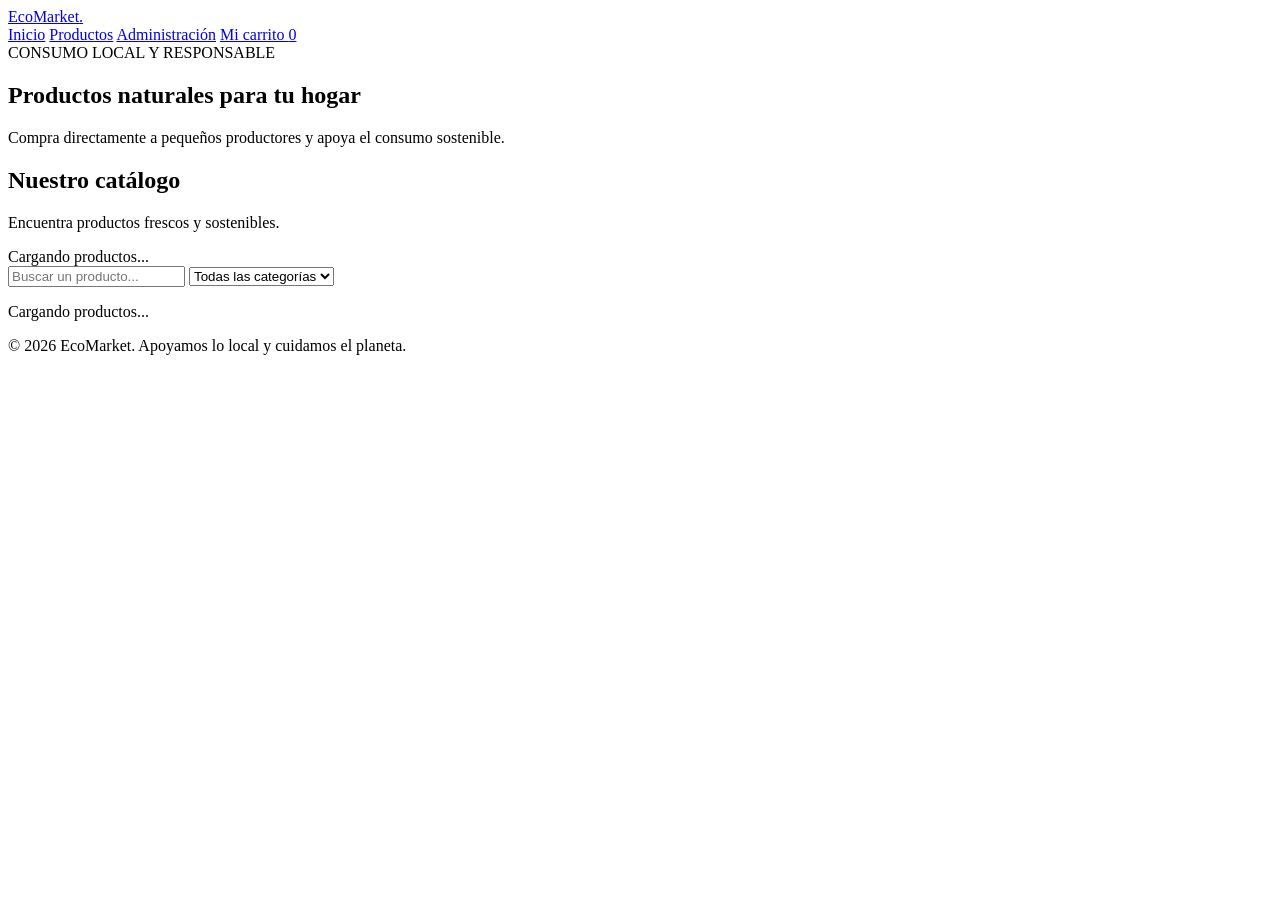
==== catalogo.html @ 43f745b5 "tienda: crear catalogo de productos" ====
<!DOCTYPE html>
<html lang="es">
<head>
    <meta charset="UTF-8">
    <meta name="viewport" content="width=device-width, initial-scale=1.0">
    <meta name="description" content="Compra productos locales, orgánicos y sostenibles en EcoMarket.">
    <title>Catálogo | EcoMarket</title>
    <link rel="stylesheet" href="tienda.css">
    <script src="tienda.js" defer></script>
</head>
<body data-page="catalogo">

    <header class="tienda-header">
        <a href="index.html" class="tienda-logo">EcoMarket<span>.</span></a>

        <nav>
            <a href="index.html">Inicio</a>
            <a href="catalogo.html" class="activo">Productos</a>
            <a href="dashboard.html">Administración</a>
            <a href="carrito.html" class="enlace-carrito">
                Mi carrito <span id="contador-carrito">0</span>
            </a>
        </nav>
    </header>

    <main class="contenedor-tienda">
        <section class="catalogo-portada">
            <span class="etiqueta-tienda">CONSUMO LOCAL Y RESPONSABLE</span>
            <h1>Productos naturales para tu hogar</h1>
            <p>Compra directamente a pequeños productores y apoya el consumo sostenible.</p>
        </section>

        <section class="catalogo-seccion">
            <div class="catalogo-titulo">
                <div>
                    <h2>Nuestro catálogo</h2>
                    <p>Encuentra productos frescos y sostenibles.</p>
                </div>
                <span id="cantidad-productos">Cargando productos...</span>
            </div>

            <div class="filtros-tienda">
                <input
                    type="search"
                    id="buscar-tienda"
                    placeholder="Buscar un producto..."
                    aria-label="Buscar productos"
                >

                <select id="categoria-tienda" aria-label="Filtrar por categoría">
                    <option value="">Todas las categorías</option>
                    <option value="Frutas y verduras">Frutas y verduras</option>
                    <option value="Despensa">Despensa</option>
                    <option value="Cuidado personal">Cuidado personal</option>
                    <option value="Hogar sostenible">Hogar sostenible</option>
                </select>
            </div>

            <div id="catalogo-productos" class="catalogo-grid">
                <p class="mensaje-carga">Cargando productos...</p>
            </div>
        </section>
    </main>

    <footer class="tienda-footer">
        <p>© 2026 EcoMarket. Apoyamos lo local y cuidamos el planeta.</p>
    </footer>

</body>
</html>
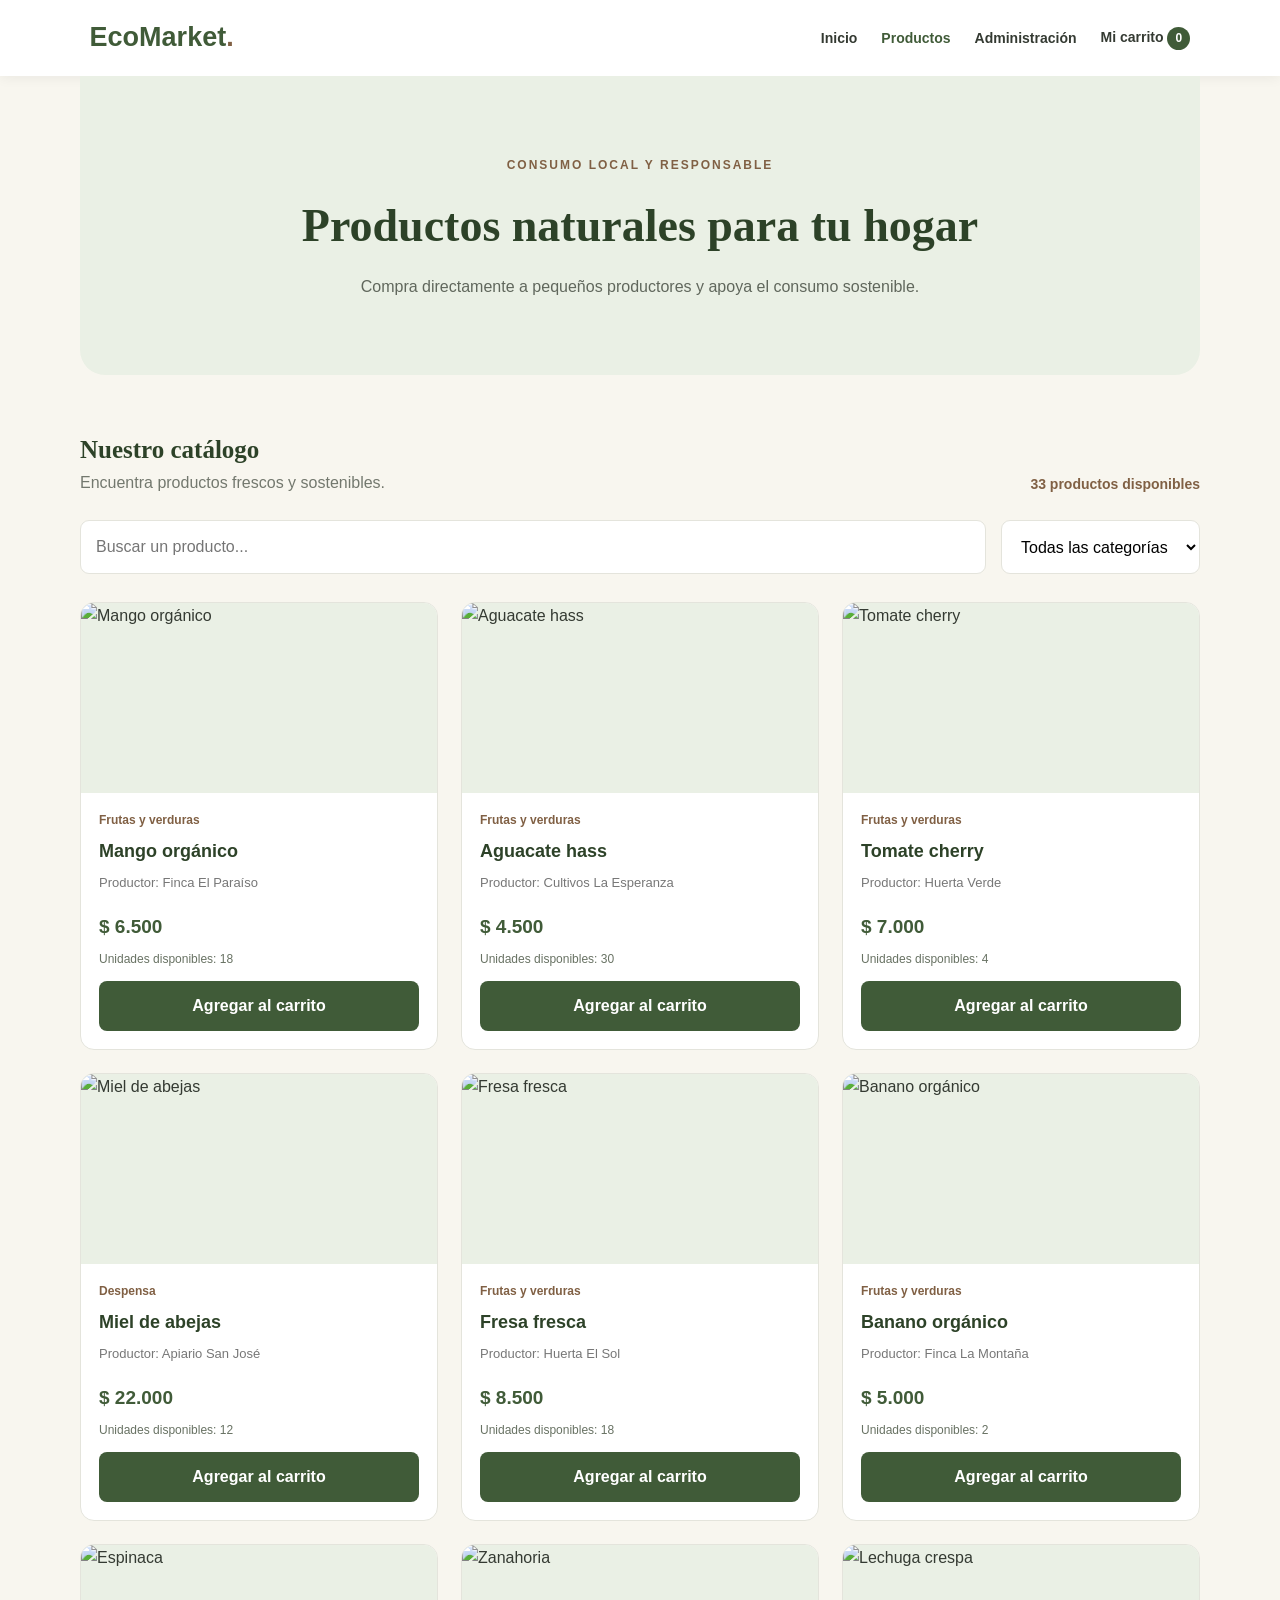
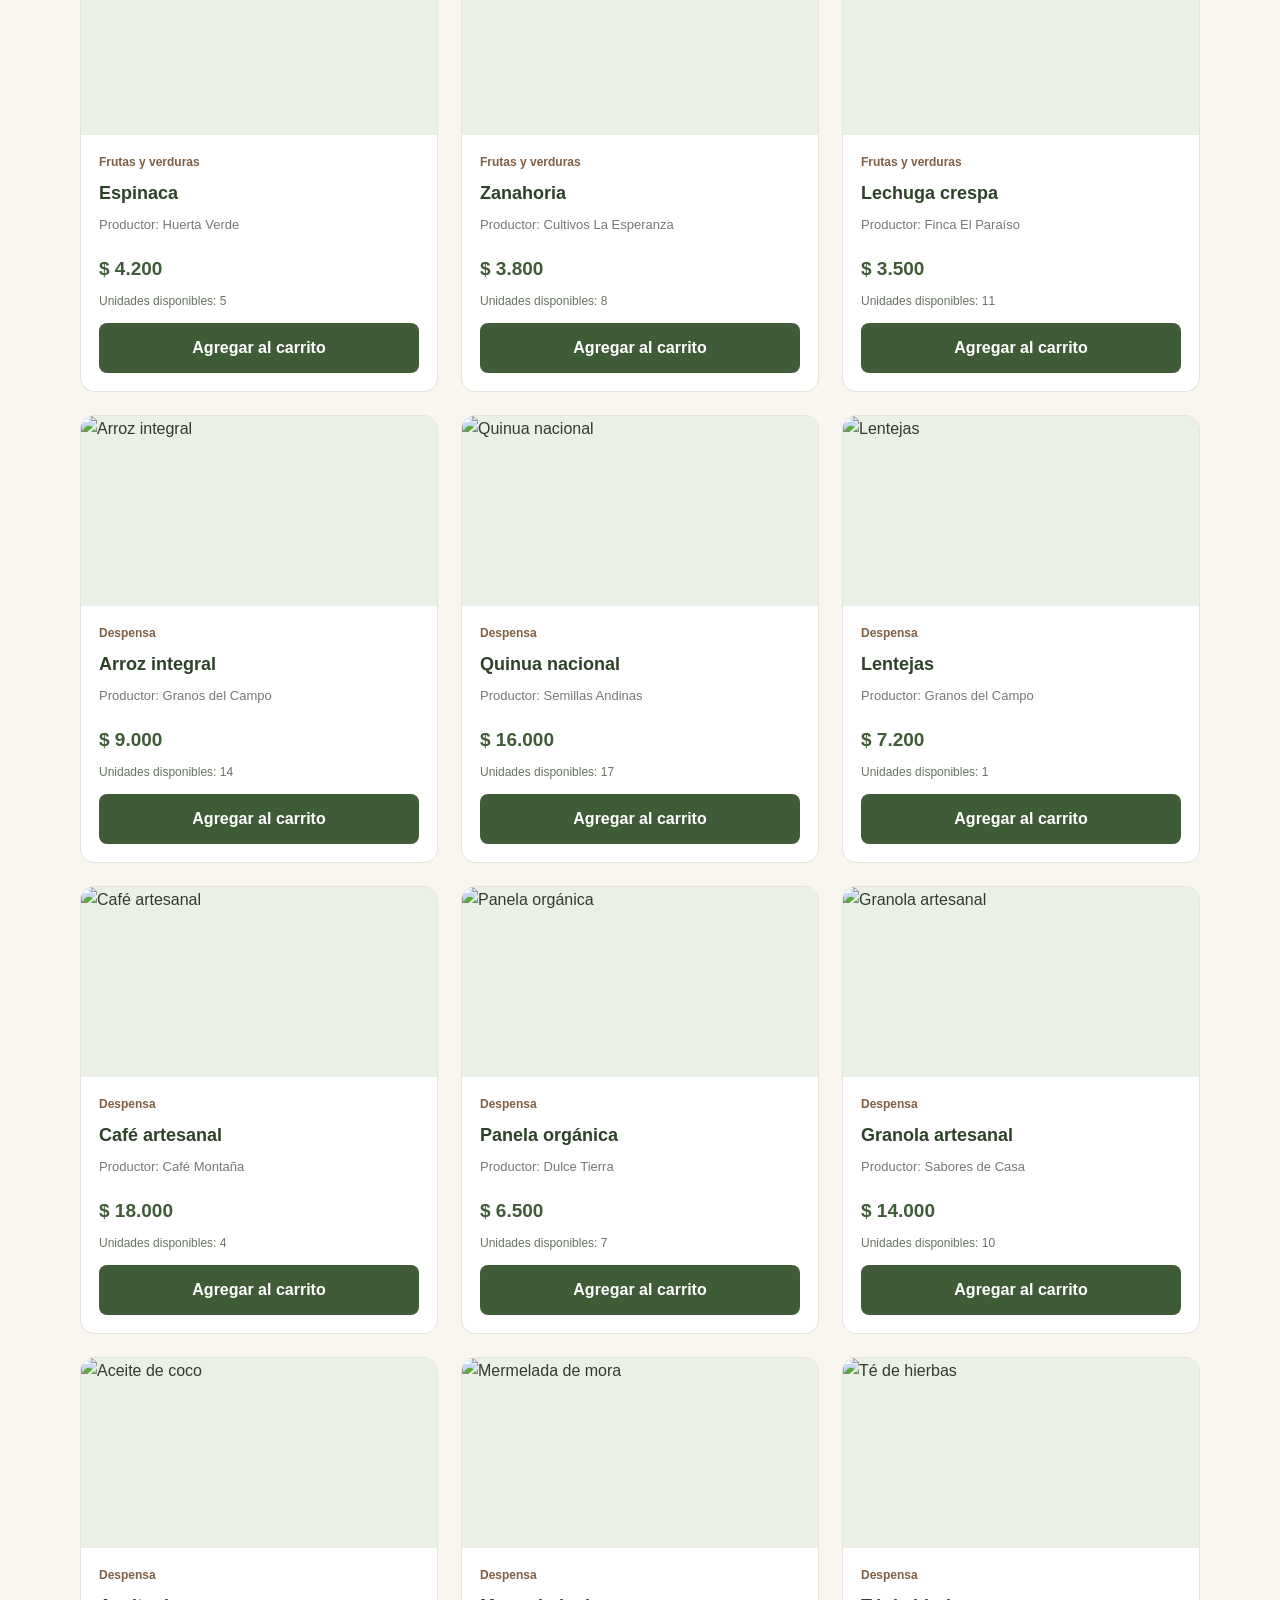
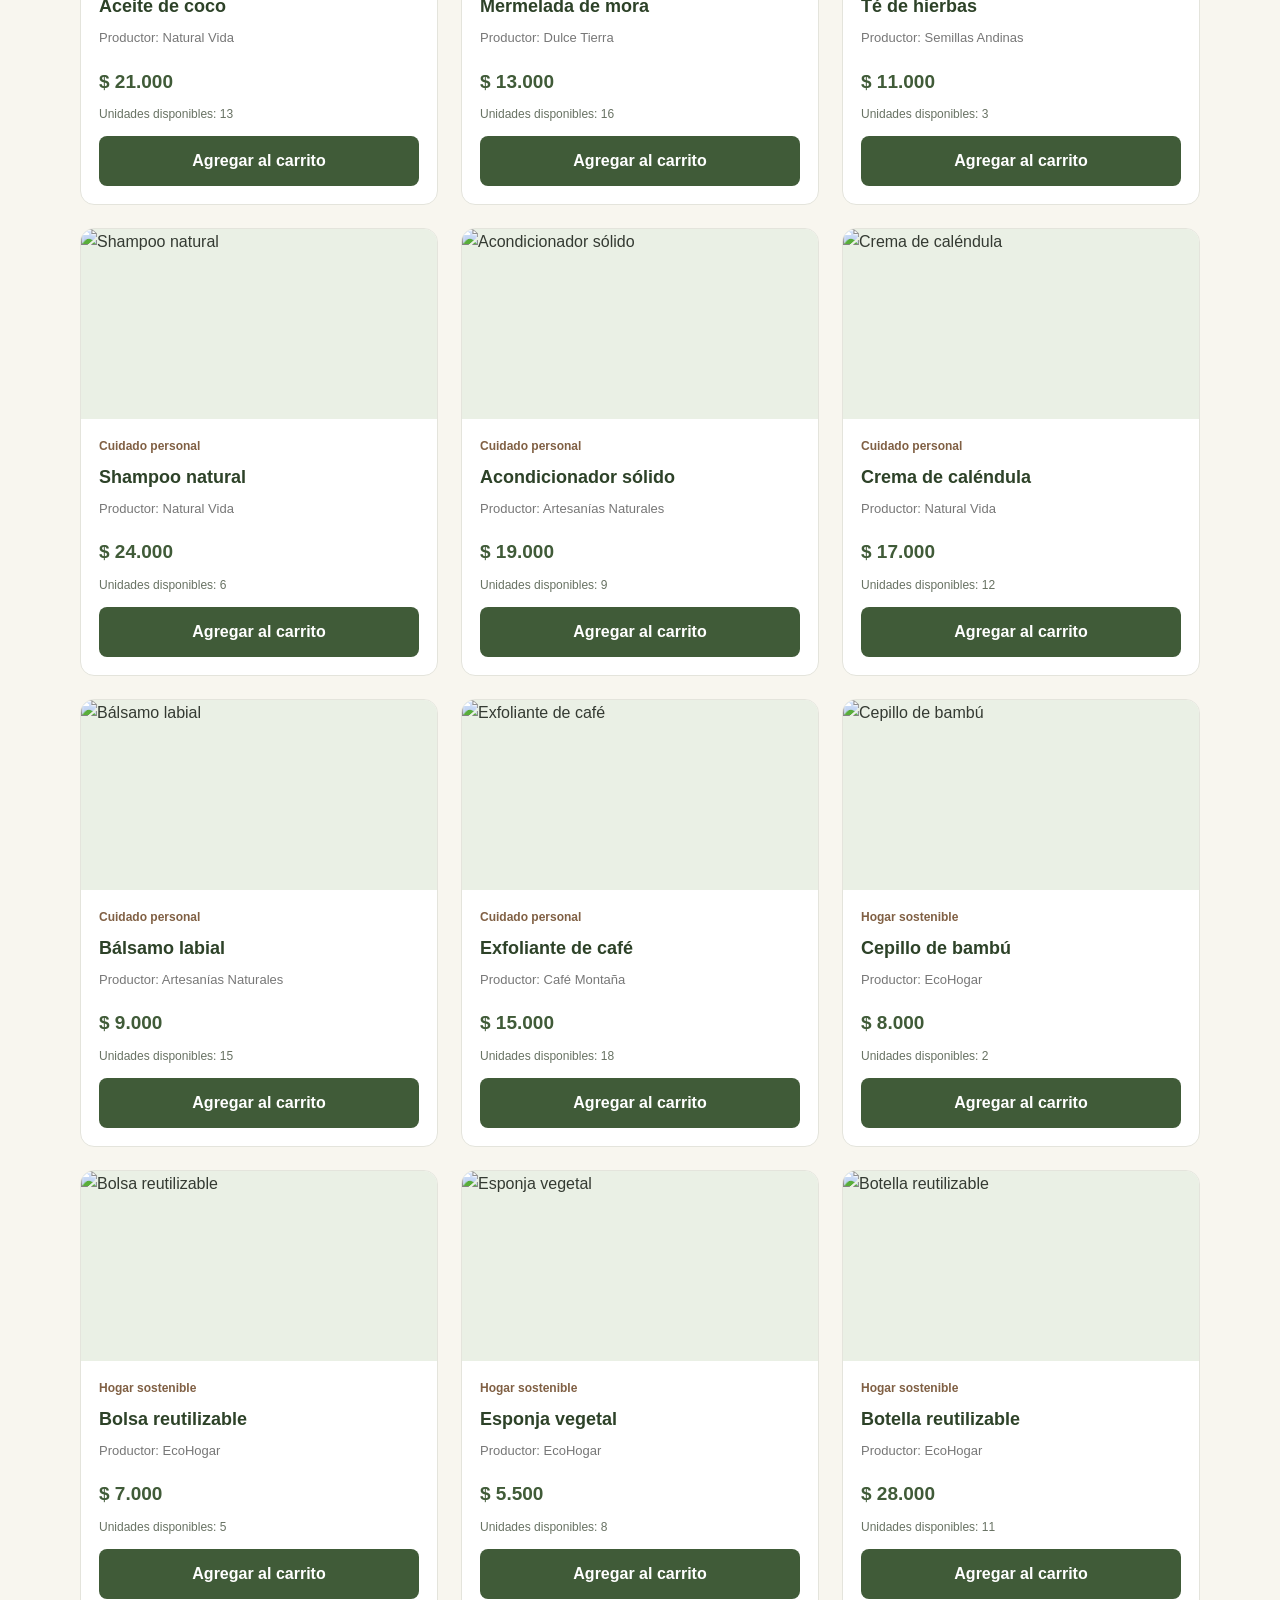
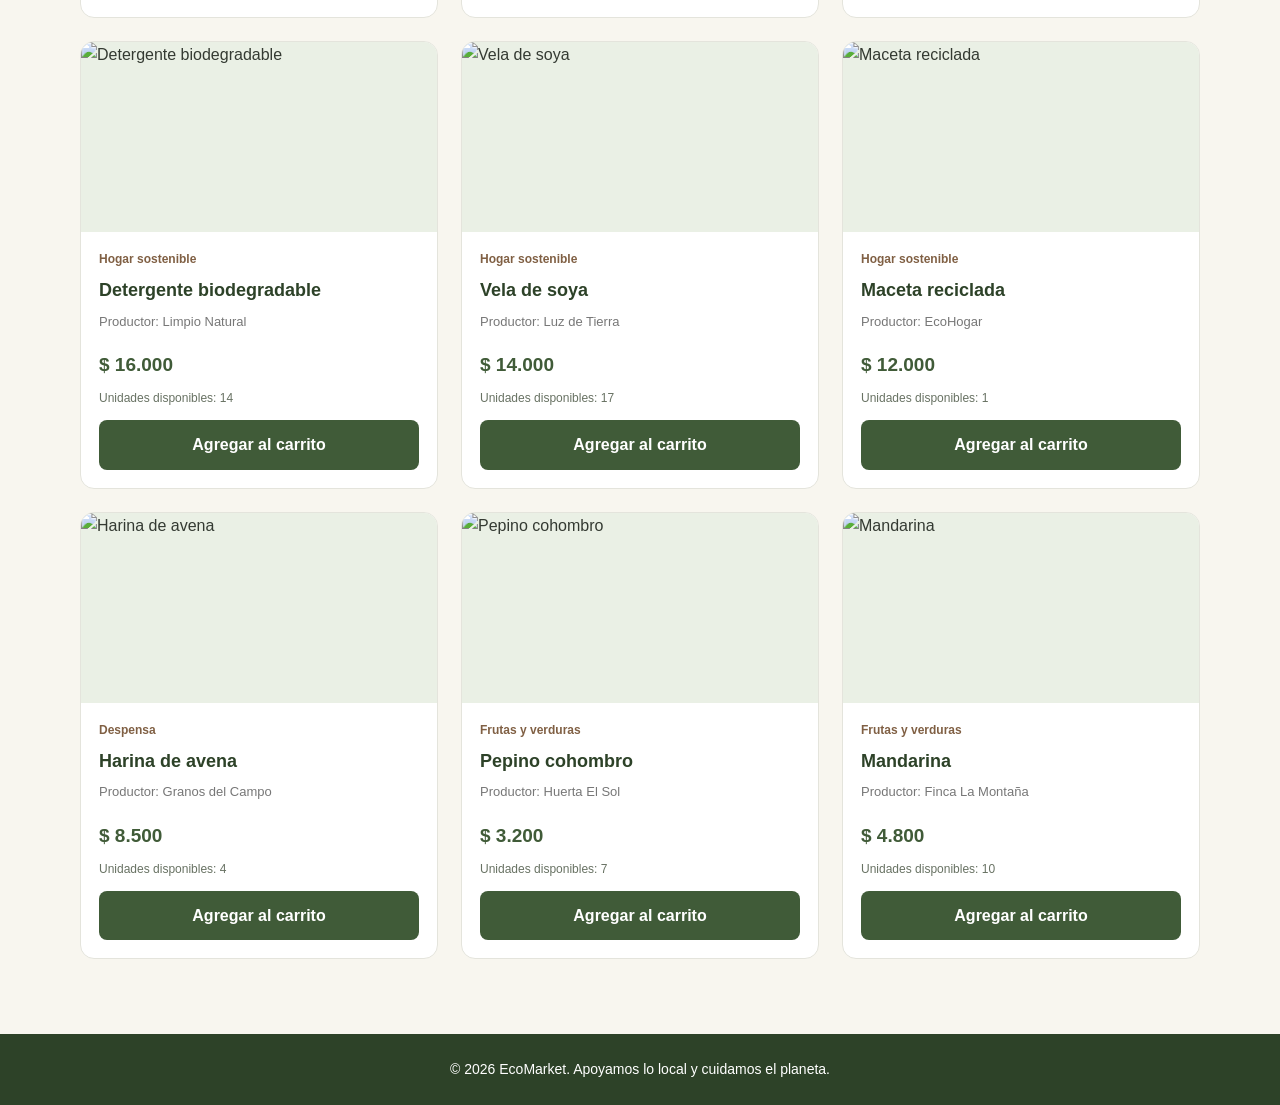
==== commit 091a10c5: "tienda: asociar productos e integrar carrito lateral Co-authored-by: Copilot <223556219+Copilot@user" ====
--- a/catalogo.html
+++ b/catalogo.html
@@ -18,7 +18,7 @@
             <a href="index.html">Inicio</a>
             <a href="catalogo.html" class="activo">Productos</a>
             <a href="dashboard.html">Administración</a>
-            <a href="carrito.html" class="enlace-carrito">
+            <a href="carrito.html" class="enlace-carrito" data-abrir-carrito aria-expanded="false">
                 Mi carrito <span id="contador-carrito">0</span>
             </a>
         </nav>
--- a/tienda.css
+++ b/tienda.css
@@ -0,0 +1,731 @@
+
+* {
+    margin: 0;
+    padding: 0;
+    box-sizing: border-box;
+}
+
+:root {
+    --verde: #405b38;
+    --verde-oscuro: #2d4228;
+    --verde-claro: #eaf0e5;
+    --crema: #f8f6ef;
+    --marron: #806044;
+    --texto: #343a32;
+    --blanco: #ffffff;
+    --borde: #e4e4dc;
+}
+
+body {
+    font-family: Arial, sans-serif;
+    background: var(--crema);
+    color: var(--texto);
+    line-height: 1.6;
+}
+
+a {
+    text-decoration: none;
+    color: inherit;
+}
+
+button,
+input,
+select {
+    font: inherit;
+}
+
+.tienda-header {
+    background: var(--blanco);
+    min-height: 76px;
+    padding: 15px 7%;
+    display: flex;
+    align-items: center;
+    justify-content: space-between;
+    gap: 20px;
+    box-shadow: 0 2px 12px rgba(0, 0, 0, 0.06);
+}
+
+.tienda-logo {
+    color: var(--verde);
+    font-size: 27px;
+    font-weight: bold;
+}
+
+.tienda-logo span {
+    color: var(--marron);
+}
+
+.tienda-header nav {
+    display: flex;
+    align-items: center;
+    gap: 24px;
+    flex-wrap: wrap;
+}
+
+.tienda-header nav a {
+    color: var(--texto);
+    font-size: 14px;
+    font-weight: bold;
+}
+
+.tienda-header nav a:hover,
+.tienda-header nav a.activo {
+    color: var(--verde);
+}
+
+.enlace-carrito span {
+    display: inline-flex;
+    align-items: center;
+    justify-content: center;
+    background: var(--verde);
+    color: white;
+    border-radius: 50%;
+    min-width: 23px;
+    height: 23px;
+    padding: 0 5px;
+    font-size: 12px;
+}
+
+.contenedor-tienda {
+    width: min(1120px, 90%);
+    margin: auto;
+}
+
+.catalogo-portada {
+    text-align: center;
+    padding: 75px 20px;
+    background: var(--verde-claro);
+    border-radius: 0 0 25px 25px;
+}
+
+.etiqueta-tienda {
+    color: var(--marron);
+    font-size: 12px;
+    font-weight: bold;
+    letter-spacing: 2px;
+}
+
+.catalogo-portada h1 {
+    color: var(--verde-oscuro);
+    font-family: Georgia, serif;
+    font-size: clamp(30px, 5vw, 46px);
+    margin: 12px 0;
+}
+
+.catalogo-portada p {
+    color: #60675c;
+}
+
+.portada-corta {
+    padding: 48px 20px;
+}
+
+.catalogo-seccion {
+    padding: 55px 0 75px;
+}
+
+.catalogo-titulo {
+    display: flex;
+    justify-content: space-between;
+    align-items: end;
+    gap: 15px;
+    margin-bottom: 25px;
+}
+
+.catalogo-titulo h2,
+.encabezado-carrito h2,
+.resumen-carrito h2,
+.formulario-checkout h2 {
+    color: var(--verde-oscuro);
+    font-family: Georgia, serif;
+    font-size: 25px;
+}
+
+.catalogo-titulo p {
+    color: #73786e;
+}
+
+#cantidad-productos {
+    color: var(--marron);
+    font-weight: bold;
+    font-size: 14px;
+}
+
+.filtros-tienda {
+    display: flex;
+    gap: 15px;
+    margin-bottom: 28px;
+}
+
+.filtros-tienda input,
+.filtros-tienda select {
+    background: white;
+    border: 1px solid var(--borde);
+    border-radius: 9px;
+    padding: 13px 15px;
+    outline: none;
+}
+
+.filtros-tienda input {
+    flex: 1;
+}
+
+.filtros-tienda input:focus,
+.filtros-tienda select:focus,
+.formulario-checkout input:focus,
+.formulario-checkout select:focus {
+    border-color: var(--verde);
+    box-shadow: 0 0 0 3px rgba(64, 91, 56, 0.12);
+}
+
+.catalogo-grid {
+    display: grid;
+    grid-template-columns: repeat(3, 1fr);
+    gap: 23px;
+}
+
+.tarjeta-tienda {
+    background: white;
+    border-radius: 14px;
+    overflow: hidden;
+    border: 1px solid var(--borde);
+    display: flex;
+    flex-direction: column;
+    transition: transform 0.2s, box-shadow 0.2s;
+}
+
+.tarjeta-tienda:hover {
+    transform: translateY(-4px);
+    box-shadow: 0 10px 25px rgba(0, 0, 0, 0.08);
+}
+
+.tarjeta-tienda img {
+    width: 100%;
+    height: 190px;
+    object-fit: cover;
+    background: var(--verde-claro);
+}
+
+.tarjeta-info {
+    padding: 18px;
+    display: flex;
+    flex-direction: column;
+    flex: 1;
+}
+
+.tarjeta-categoria {
+    color: var(--marron);
+    font-size: 12px;
+    font-weight: bold;
+}
+
+.tarjeta-info h3 {
+    color: var(--verde-oscuro);
+    font-size: 18px;
+    margin: 7px 0;
+}
+
+.tarjeta-productor {
+    color: #777;
+    font-size: 13px;
+    margin-bottom: 10px;
+}
+
+.tarjeta-precio {
+    color: var(--verde);
+    font-size: 19px;
+    font-weight: bold;
+    margin-top: auto;
+    padding: 8px 0;
+}
+
+.tarjeta-stock {
+    color: #687263;
+    font-size: 12px;
+    margin-bottom: 12px;
+}
+
+.boton-tienda {
+    display: inline-flex;
+    align-items: center;
+    justify-content: center;
+    background: var(--verde);
+    color: white;
+    border: none;
+    border-radius: 8px;
+    padding: 12px 18px;
+    font-weight: bold;
+    cursor: pointer;
+    text-align: center;
+    transition: background 0.2s;
+}
+
+.boton-tienda:hover {
+    background: var(--verde-oscuro);
+}
+
+.boton-tienda:disabled {
+    background: #a5aaa0;
+    cursor: not-allowed;
+}
+
+.mensaje-carga,
+.mensaje-vacio {
+    grid-column: 1 / -1;
+    text-align: center;
+    background: white;
+    padding: 35px;
+    border-radius: 12px;
+    color: #777;
+}
+
+.tienda-footer {
+    background: var(--verde-oscuro);
+    color: white;
+    text-align: center;
+    padding: 24px;
+    font-size: 14px;
+}
+
+/* CARRITO LATERAL */
+
+.eco-carrito-overlay {
+    position: fixed;
+    inset: 0;
+    z-index: 300;
+    background: rgba(25, 32, 23, 0.48);
+}
+
+.eco-carrito-panel {
+    position: absolute;
+    inset: 0 0 0 auto;
+    display: flex;
+    flex-direction: column;
+    width: min(440px, 100%);
+    height: 100%;
+    padding: 25px;
+    background: white;
+    box-shadow: -8px 0 30px rgba(0, 0, 0, 0.15);
+    overflow-y: auto;
+}
+
+.eco-carrito-cabecera {
+    display: flex;
+    justify-content: space-between;
+    align-items: center;
+    gap: 15px;
+    padding-bottom: 18px;
+    border-bottom: 1px solid var(--borde);
+}
+
+.eco-carrito-cabecera h2 {
+    color: var(--verde-oscuro);
+    font-family: Georgia, serif;
+}
+
+.eco-carrito-cerrar {
+    width: 40px;
+    height: 40px;
+    border: 0;
+    border-radius: 50%;
+    background: var(--verde-claro);
+    color: var(--verde-oscuro);
+    font-size: 24px;
+    cursor: pointer;
+}
+
+.eco-carrito-items {
+    flex: 1;
+    overflow-y: auto;
+}
+
+.eco-carrito-item {
+    display: grid;
+    grid-template-columns: 76px 1fr;
+    gap: 14px;
+    padding: 18px 0;
+    border-bottom: 1px solid var(--borde);
+}
+
+.eco-carrito-item img {
+    width: 76px;
+    height: 76px;
+    border-radius: 9px;
+    object-fit: cover;
+}
+
+.eco-carrito-item h3 {
+    color: var(--verde-oscuro);
+    font-size: 15px;
+}
+
+.eco-carrito-item p {
+    color: #73786e;
+    font-size: 13px;
+}
+
+.eco-carrito-item-acciones {
+    display: flex;
+    align-items: center;
+    gap: 9px;
+    margin-top: 7px;
+}
+
+.eco-carrito-item-acciones button {
+    min-width: 28px;
+    min-height: 28px;
+    border: 1px solid var(--borde);
+    border-radius: 6px;
+    background: var(--crema);
+    cursor: pointer;
+}
+
+.eco-carrito-item-acciones .eco-carrito-eliminar {
+    border: 0;
+    background: transparent;
+    color: #a33b32;
+}
+
+.eco-carrito-pie {
+    padding-top: 18px;
+    border-top: 1px solid var(--borde);
+}
+
+.eco-carrito-total {
+    display: flex;
+    justify-content: space-between;
+    margin-bottom: 15px;
+    color: var(--verde-oscuro);
+    font-size: 18px;
+}
+
+.eco-carrito-pie .boton-tienda {
+    display: flex;
+    text-align: center;
+}
+
+.eco-carrito-ver-todo {
+    display: block;
+    margin-top: 12px;
+    color: var(--verde);
+    font-size: 14px;
+    font-weight: bold;
+    text-align: center;
+}
+
+.eco-carrito-vacio {
+    padding: 30px 5px;
+    color: #73786e;
+    text-align: center;
+}
+
+[hidden] {
+    display: none !important;
+}
+
+/* CARRITO */
+
+.pagina-carrito {
+    min-height: 75vh;
+}
+
+.carrito-layout {
+    display: grid;
+    grid-template-columns: 1.7fr 1fr;
+    gap: 28px;
+    padding: 45px 0 75px;
+    align-items: start;
+}
+
+.carrito-contenido,
+.resumen-carrito,
+.formulario-checkout {
+    background: white;
+    border: 1px solid var(--borde);
+    border-radius: 14px;
+    padding: 25px;
+}
+
+.encabezado-carrito {
+    display: flex;
+    align-items: center;
+    justify-content: space-between;
+    gap: 15px;
+    margin-bottom: 20px;
+}
+
+.encabezado-carrito a {
+    color: var(--verde);
+    font-weight: bold;
+    font-size: 14px;
+}
+
+.item-carrito {
+    display: grid;
+    grid-template-columns: 90px 1fr auto;
+    gap: 16px;
+    align-items: center;
+    padding: 18px 0;
+    border-bottom: 1px solid var(--borde);
+}
+
+.item-carrito img {
+    width: 90px;
+    height: 85px;
+    object-fit: cover;
+    border-radius: 9px;
+}
+
+.item-carrito h3 {
+    color: var(--verde-oscuro);
+    font-size: 16px;
+}
+
+.item-carrito p {
+    color: #777;
+    font-size: 13px;
+}
+
+.cantidad-controles {
+    display: flex;
+    align-items: center;
+    gap: 10px;
+    margin-top: 8px;
+}
+
+.cantidad-controles button {
+    width: 28px;
+    height: 28px;
+    border: 1px solid var(--borde);
+    background: var(--crema);
+    border-radius: 6px;
+    cursor: pointer;
+}
+
+.boton-eliminar {
+    border: none;
+    background: transparent;
+    color: #a33b32;
+    cursor: pointer;
+    font-size: 13px;
+    margin-top: 7px;
+}
+
+.item-subtotal {
+    font-weight: bold;
+    color: var(--verde);
+    text-align: right;
+}
+
+.resumen-carrito h2 {
+    margin-bottom: 20px;
+}
+
+.resumen-linea {
+    display: flex;
+    justify-content: space-between;
+    gap: 10px;
+    padding: 12px 0;
+    border-bottom: 1px solid var(--borde);
+}
+
+.resumen-linea.total {
+    font-size: 19px;
+    color: var(--verde-oscuro);
+    border-bottom: none;
+    margin: 8px 0 18px;
+}
+
+.boton-comprar {
+    width: 100%;
+}
+
+.nota-compra {
+    color: #777;
+    font-size: 12px;
+    margin-top: 15px;
+    text-align: center;
+}
+
+/* CHECKOUT */
+
+.checkout-layout {
+    display: grid;
+    grid-template-columns: 1.5fr 1fr;
+    gap: 28px;
+    padding: 45px 0 75px;
+    align-items: start;
+}
+
+.formulario-checkout {
+    display: flex;
+    flex-direction: column;
+    gap: 10px;
+}
+
+.formulario-checkout h2 {
+    margin-bottom: 12px;
+}
+
+.formulario-checkout label {
+    font-size: 14px;
+    font-weight: bold;
+    margin-top: 8px;
+}
+
+.formulario-checkout input,
+.formulario-checkout select {
+    width: 100%;
+    border: 1px solid var(--borde);
+    border-radius: 8px;
+    padding: 13px;
+    outline: none;
+    background: white;
+}
+
+.formulario-checkout button {
+    margin-top: 18px;
+}
+
+.resumen-checkout {
+    position: sticky;
+    top: 20px;
+}
+
+.producto-resumen {
+    display: flex;
+    justify-content: space-between;
+    gap: 12px;
+    padding: 10px 0;
+    border-bottom: 1px solid var(--borde);
+    font-size: 14px;
+}
+
+.confirmacion-pedido {
+    max-width: 650px;
+    margin: 50px auto 75px;
+    padding: 35px;
+    background: white;
+    border: 1px solid var(--borde);
+    border-radius: 16px;
+    text-align: center;
+}
+
+.confirmacion-pedido[hidden] {
+    display: none;
+}
+
+.confirmacion-icono {
+    display: flex;
+    align-items: center;
+    justify-content: center;
+    width: 65px;
+    height: 65px;
+    margin: 0 auto 20px;
+    border-radius: 50%;
+    background: var(--verde-claro);
+    color: var(--verde);
+    font-size: 35px;
+    font-weight: bold;
+}
+
+.confirmacion-pedido h2 {
+    color: var(--verde-oscuro);
+    font-family: Georgia, serif;
+    margin-bottom: 10px;
+}
+
+.confirmacion-pedido p {
+    margin-bottom: 12px;
+}
+
+#detalle-pedido {
+    text-align: left;
+    margin: 25px 0;
+    padding: 15px;
+    background: var(--crema);
+    border-radius: 9px;
+}
+
+.confirmacion-pedido .boton-tienda {
+    margin-top: 15px;
+}
+
+/* ADAPTACIÓN A TABLET Y CELULAR */
+
+@media (max-width: 850px) {
+    .catalogo-grid {
+        grid-template-columns: repeat(2, 1fr);
+    }
+
+    .carrito-layout,
+    .checkout-layout {
+        grid-template-columns: 1fr;
+    }
+
+    .resumen-checkout {
+        position: static;
+    }
+}
+
+@media (max-width: 600px) {
+    .tienda-header {
+        flex-direction: column;
+        padding: 17px;
+    }
+
+    .tienda-header nav {
+        justify-content: center;
+        gap: 13px;
+    }
+
+    .tienda-header nav a {
+        font-size: 12px;
+    }
+
+    .catalogo-portada {
+        padding: 48px 15px;
+    }
+
+    .catalogo-titulo {
+        align-items: start;
+        flex-direction: column;
+    }
+
+    .filtros-tienda {
+        flex-direction: column;
+    }
+
+    .catalogo-grid {
+        grid-template-columns: 1fr;
+    }
+
+    .item-carrito {
+        grid-template-columns: 70px 1fr;
+    }
+
+    .item-carrito img {
+        width: 70px;
+        height: 70px;
+    }
+
+    .item-subtotal {
+        grid-column: 2;
+        text-align: left;
+    }
+
+    .carrito-contenido,
+    .resumen-carrito,
+    .formulario-checkout {
+        padding: 18px;
+    }
+
+    .encabezado-carrito {
+        align-items: start;
+        flex-direction: column;
+    }
+
+    .confirmacion-pedido {
+        padding: 22px;
+    }
+}
